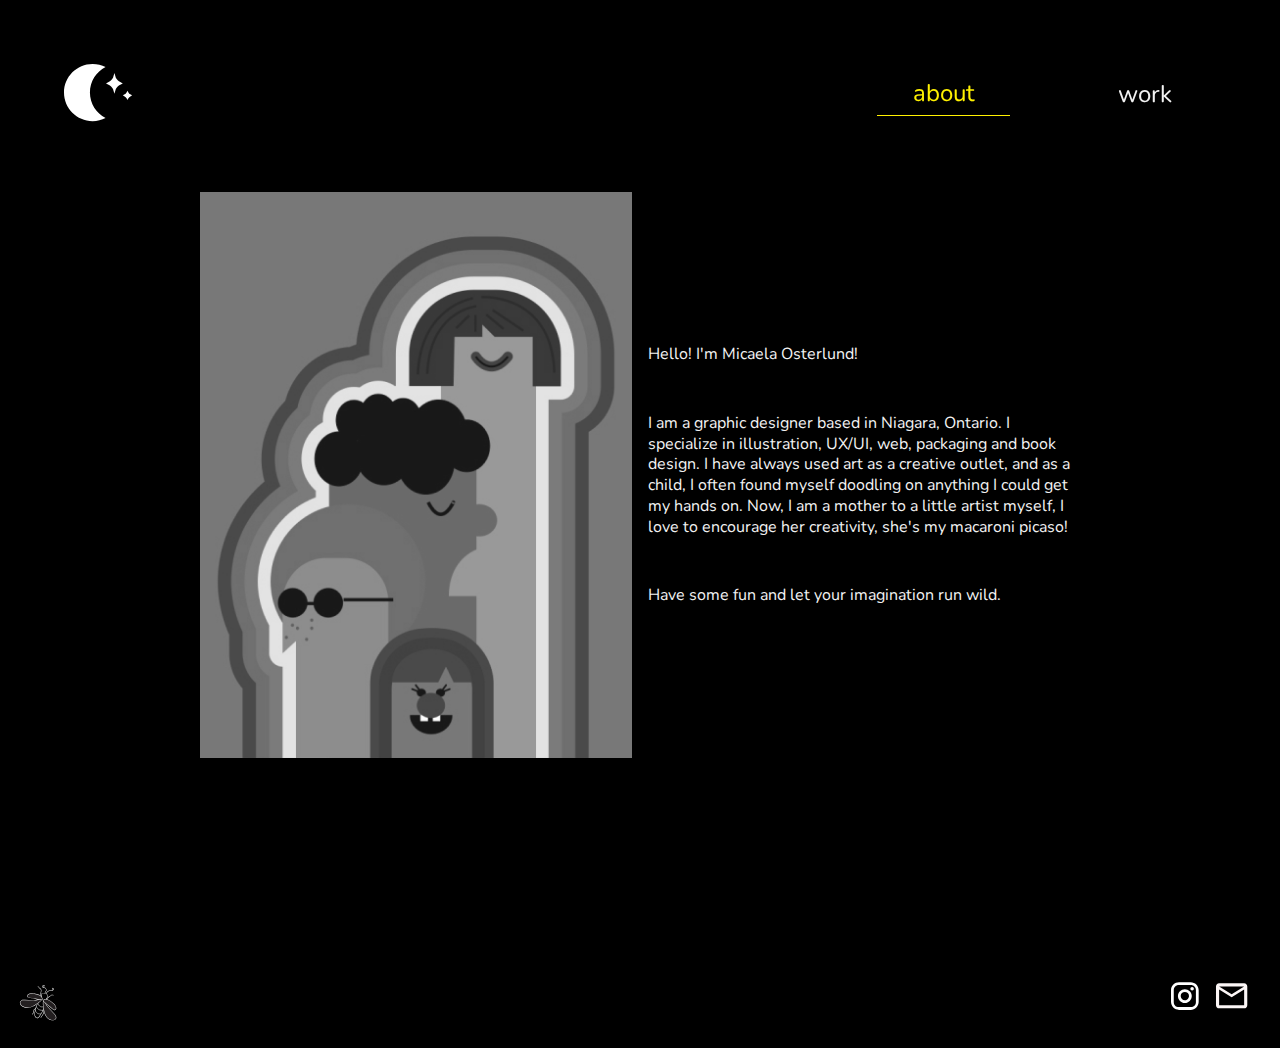
==== about.html @ e5138a58 "Add files via upload" ====
<!-- MICAELA OSTERLUND
================================================================== -->

<!DOCTYPE html>

<head>

  <title>ABOUT | MICAELA OSTERLUND</title>
  <meta charset="UTF-8">
  <meta name="description" content="A graphic designer based in the Niagara Region.">
  <meta name="viewport" content="width=device-width, initial-scale=1">
  <link rel="stylesheet" href="styles.css">
  <link rel="preconnect" href="https://fonts.googleapis.com">
  <link rel="preconnect" href="https://fonts.gstatic.com" crossorigin>
  <link href="https://fonts.googleapis.com/css2?family=Nunito:wght@400;700&display=swap" rel="stylesheet">

</head>

<body class="about">

 
  <!-- NAVIGATION -->
  <nav>
    <a href="index.html" class="home-link">home</a>
    <a href="about.html" class="about-link">about</a>
    <a href="work.html" class="work-link">work</a>
  </nav>

  <!-- HEADER  -->
  <header>
    <a href="index.html" class="moon-and-stars">
      <img src="images/moon-and-stars.svg" alt="moon and stars">
    </a>
    <div class="nav-toggle">
      <span></span>
      <span></span>
      <span></span>
    </div>
  </header>



  <!-- PAGE CONTENT -->
  <main>


    <div class="grid">

      <div class="column">

        <img src="images/work/cool-doodles.jpeg" alt="">

      </div>

      <div class="column">

        <p>Hello! I'm Micaela Osterlund!</p> 

        <p>I am a graphic designer based in Niagara, Ontario. I specialize in illustration, UX/UI, web, packaging and book design. I have always used art as a creative outlet, and as a child, I often found myself doodling on anything I could get my hands on. Now, I am a mother to a little artist myself, I love to encourage her creativity, she's my macaroni picaso!</p>

        <p>Have some fun and let your imagination run wild. </p>

      </div>

    </div>






  </main>



  <!-- FOOTER -->
  <footer>

    <div class="firefly"></div>

    <div class="links">
      <a href="#"><img src="images/instagram.svg" alt="Instagram"></a>
      <a href="mailto:hello.micaela.o@gmail.com"><img src="images/email.svg" alt="Instagram"></a>
    </div>


  </footer>


  <script src="scripts.js"></script>
</body>
---- styles.css ----
/* MICAELA OSTERLUND
================================================================== */




/* BASE STYLES
================================================================== */

* {
  box-sizing: border-box;
}

body {
  background: #000000;
  color: #F2F2F2;
  margin: 0;
  padding: 0 0 0;
  font-family: 'Nunito', sans-serif;
  font-weight: normal;
  font-size: 16px;
  line-height: 1.3;
  display: block;
  overflow-x: hidden;
  width: 100vw;
  max-width: 100%;
}

img {
  max-width: 100%;
  height: auto;
}

main {
  display: block;
  margin: 0 auto;
  min-height: 100vh;
  position: relative;
  padding: 6em 1em;
}

header {
  display: block;
  margin: 0 auto;
}



/* TYPOGRAPHY
================================================================== */

h1 {}

h2 {}

h3 {}

p {}

a {
  color: inherit;
  transition: all 0.5s;
}

a:hover {
  color: #FFF101;
}




/* GRID
================================================================== */

.grid {
  display: grid;
  grid-template-columns: 1fr;
  grid-gap: 1em;
  align-items: center;
  justify-content: center;
  justify-items: center;
  max-width: 55em;
  margin: 6em auto;
}

.column {
  display: grid;
  grid-template-columns: 1fr;
  grid-gap: 1em;
}

.full-width {
  grid-column: 1 / -1;
}


/* NAVIGATION
================================================================== */

nav {
  display: grid;
  grid-template-columns: 1fr;
  background: black;
  padding: 3em;
  position: fixed;
  width: 100vw;
  height: 100vh;
  z-index: 5;
  justify-content: center;
  align-items: center;
  justify-items: center;
  align-content: center;
  grid-gap: 3em;
  font-size: 1.5em;
  opacity: 0%;
  transform: translateX(100vw);
  transition: opacity 0.5s;
}

.nav-active nav {
  opacity: 100%;
  transform: translateX(0);
}

.nav-toggle {
  position: fixed;
  font-size: 1.5em;
  right: 1em;
  top: 1em;
  width: 2em;
  height: 2em;
  z-index: 6;
  display: grid;
  align-items: center;
  justify-content: center;
  align-content: center;
  cursor: pointer;
  transform-origin: center;
  transition: transform 0.5s;
}

.nav-toggle span {
  display: block;
  height: 2px;
  width: 2em;
  background-color: #F2F2F2;
  margin: 0.125em;
  transform: rotate(0);
  transition: all 0.25s;
  transform-origin: center;
}

.nav-toggle:hover {
  transform: scale(1.1);
}

.nav-active .nav-toggle span:nth-child(1) {
  transform: rotate(-45deg) translate(-0.25em, 0.25em);
}

.nav-active .nav-toggle span:nth-child(2) {
  opacity: 0%;
}

.nav-active .nav-toggle span:nth-child(3) {
  transform: rotate(45deg) translate(-0.25em, -0.25em);
}

nav a {
  text-decoration: none;
  display: block;
  padding: 0.25em 1.5em;
}

.home-link {
  display: block;
}

.home .home-link,
.about .about-link,
.work .work-link {
  color: #FFF101;
  border-bottom: 1px solid;
}

.moon-and-stars {
  position: fixed;
  top: 4em;
  left: 4em;
  z-index: 4;
}

.moon-and-stars img {
  display: block;
  margin: 0;
  width: 100%;
}


/* FOOTER
================================================================== */

footer {
  background: #000000;
  color: #F2F2F2;
  padding: 1em;
  position: relative;
}

.links{
  display: grid;
  grid-template-columns: auto auto;
  align-items: center;
  align-content: center;
  justify-content: end;
  grid-gap: 1em;
  padding: 1em;
}

.links a {
  display: block;
  text-decoration: none;
  transform: scale(1);
  transition: transform 0.5s;
}

.links a:hover {
  transform: scale(1.1);
}

footer .firefly {
  position: absolute;
  bottom: 0;
  left: 0;
  transform: rotate(45deg);
  margin: 1em;
  animation-delay: 1s;
}

footer .firefly::before {
  animation-delay: 2s;
}




/* HOME
================================================================== */

.home {
  background-image: url(images/night-sky.jpg);
  background-size: cover;
  background-position: center;
}

.home .grid {
  justify-content: center;
  grid-gap: 2em;
}

.wax-and-wane {
  position: relative;
  width: 20em;
  height: 20em;
  cursor: pointer;
  margin: 2em auto;
  display: block;
}

.wax-and-wane img {
  opacity: 0%;
  position: absolute;
  width: 100%;
  height: 100%;
  transition: opacity 0.25s linear;
}

.wax-and-wane .active-phase {
  opacity: 100%;
}

.home-logo {
  display: block;
  margin: 0 auto;
  width: 25em
}

.treeline {
  position: absolute;
  bottom: -1em;
  left: 0;
  width: 100vw;
  z-index: 1;
}

.home .moon-and-stars {
  display: none;
}





/* BLINKING STARS
================================================================== */

.star {
  position: absolute;
  z-index: -1;
  animation-name: blinking;
  animation-duration: 2s;
  animation-timing-function: ease-in-out;
  animation-iteration-count: infinite;
  animation-direction: alternate;
  opacity: 0%;
}

.star-1 {
  transform: scale(1);
  top: 20vh;
  left: 20vw;
  animation-delay: 1.1s;
}

.star-2 {
  transform: scale(0.5);
  top: 40vh;
  left: 40vw;
  animation-delay: 1.5s;
}

.star-3 {
  transform: scale(0.25);
  top: 70vh;
  left: 80vw;
  animation-delay: 1.5s;
}

.star-4 {
  transform: scale(0.25);
  top: 25vh;
  left: 5vw;
  animation-delay: 1.325s;
}

.star-5 {
  transform: scale(0.325);
  top: 95vh;
  left: 25vw;
  animation-delay: 0.75s;
}

.star-6 {
  transform: scale(0.175);
  top: 50vh;
  left: 10vw;
  animation-delay: 1.25s;
}

.star-7 {
  transform: scale(0.5);
  top: 90vh;
  left: 50vw;
  animation-delay: 0.6s;
}

.star-8 {
  transform: scale(0.25);
  top: 60vh;
  left: 85vw;
  animation-delay: 0.5s;
}

.star-9 {
  transform: scale(0.325);
  top: 90vh;
  left: 10vw;
  animation-delay: 1.25s;
}

@keyframes blinking {
  from {
    opacity: 0%;
  }
  to {
    opacity: 100%;
  }
}


/* FIREFLIES
================================================================== */

.firefly {
  display: block;
  height: 3em;
  width: 3em;
  background-image: url(images/firefly.svg);
  background-size: contain;
  background-position: center;
  background-repeat: no-repeat;
  position: relative;
}

.firefly:before {
  content: '';
  position: absolute;
  width: 2.5em;
  height: 2.5em;
  bottom: -0.25em;
  right: 0;
  background-image: radial-gradient(circle, #FFF101, transparent 50%);
  animation-name: firefly;
  animation-duration: 3s;
  animation-iteration-count: infinite;
  animation-direction: alternate;
  opacity: 0%;
}


.home .firefly-1 {
  position: absolute;
  bottom: 0em;
  right: 3em;
  z-index: 2;
}

@keyframes firefly {
  0% {
    opacity: 0%;
  }
  75% {
    opacity: 0%;
  }
  100% {
    opacity: 50%;
  }
}


/* ABOUT
================================================================== */

.about .grid img {
  display: block;
  filter: grayscale(1);
  transition: all 0.5s;
}

.about .grid img:hover {
  filter: grayscale(0);
}



/* WORK
================================================================== */

.work .grid img {
  display: block;
  filter: grayscale(1);
  transition: all 0.5s;
}

.work .grid img:hover {
  filter: grayscale(0);
}



/* MEDIA QUERIES
================================================================== */

@media (min-width: 900px) {

  .grid {
    grid-template-columns: 1fr 1fr;
  }

  nav {
    transform: translateX(0);
    opacity: 100%;
    top: 0;
    right: 0;
    left: auto;
    width: auto;
    height: auto;
    background: transparent;
    grid-template-columns: auto auto;
    justify-content: end;
  }

  .nav-toggle {
    display: none;
  }

  .home-link {
    display: none;
  }



}
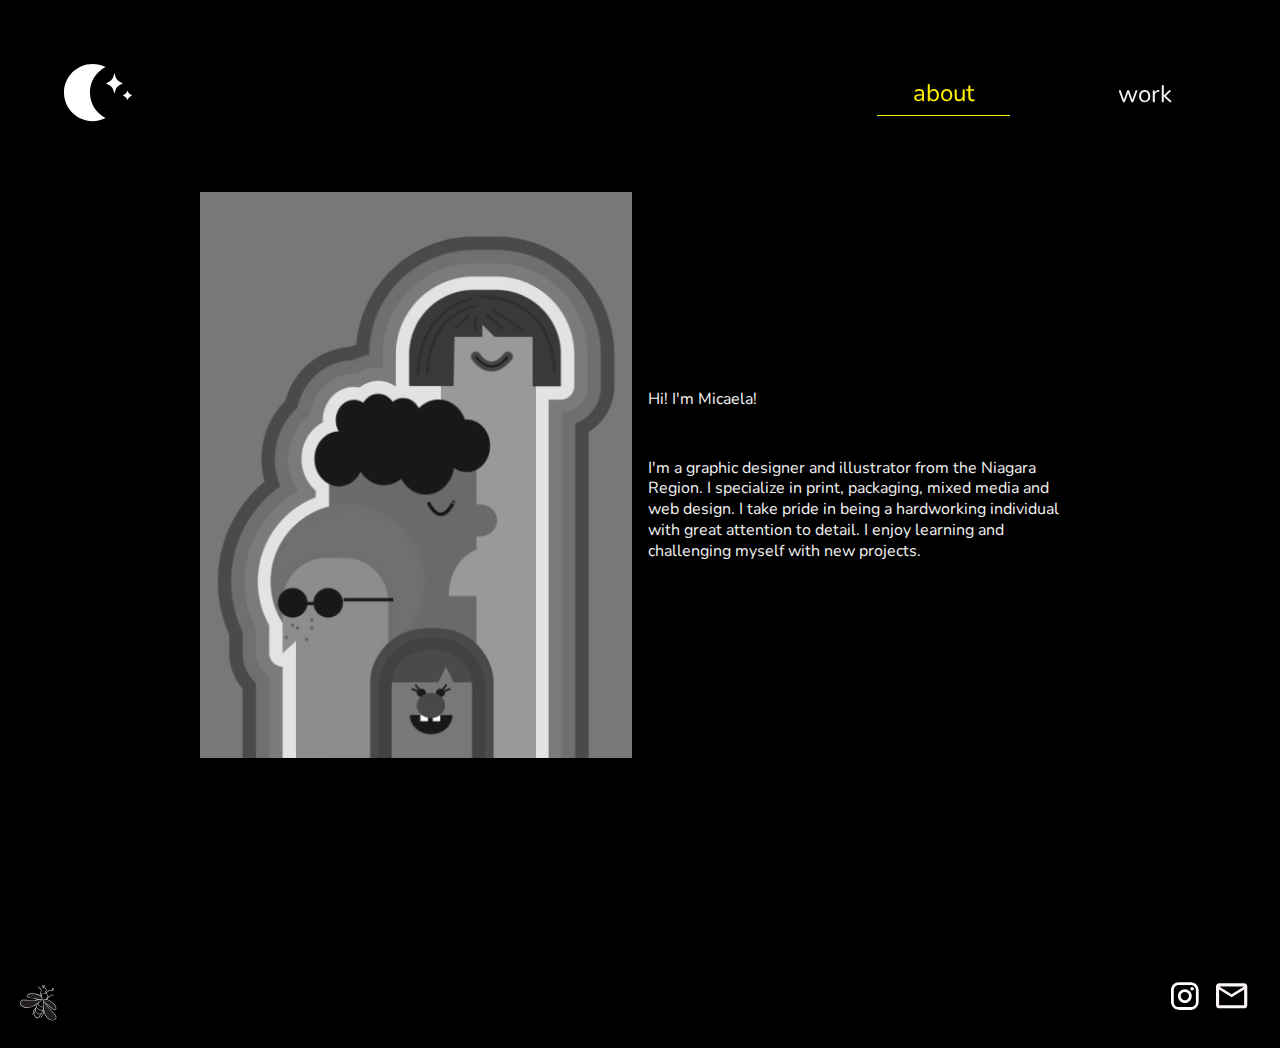
==== commit bbf221bb: "Add files via upload" ====
--- a/about.html
+++ b/about.html
@@ -54,11 +54,10 @@
 
       <div class="column">
 
-        <p>Hello! I'm Micaela Osterlund!</p> 
+        <p>Hi! I'm Micaela!</p> 
 
-        <p>I am a graphic designer based in Niagara, Ontario. I specialize in illustration, UX/UI, web, packaging and book design. I have always used art as a creative outlet, and as a child, I often found myself doodling on anything I could get my hands on. Now, I am a mother to a little artist myself, I love to encourage her creativity, she's my macaroni picaso!</p>
+        <p>I'm a graphic designer and illustrator from the Niagara Region. I specialize in print, packaging, mixed media and web design. I take pride in being a hardworking individual with great attention to detail. I enjoy learning and challenging myself with new projects. </p>
 
-        <p>Have some fun and let your imagination run wild. </p>
 
       </div>
 
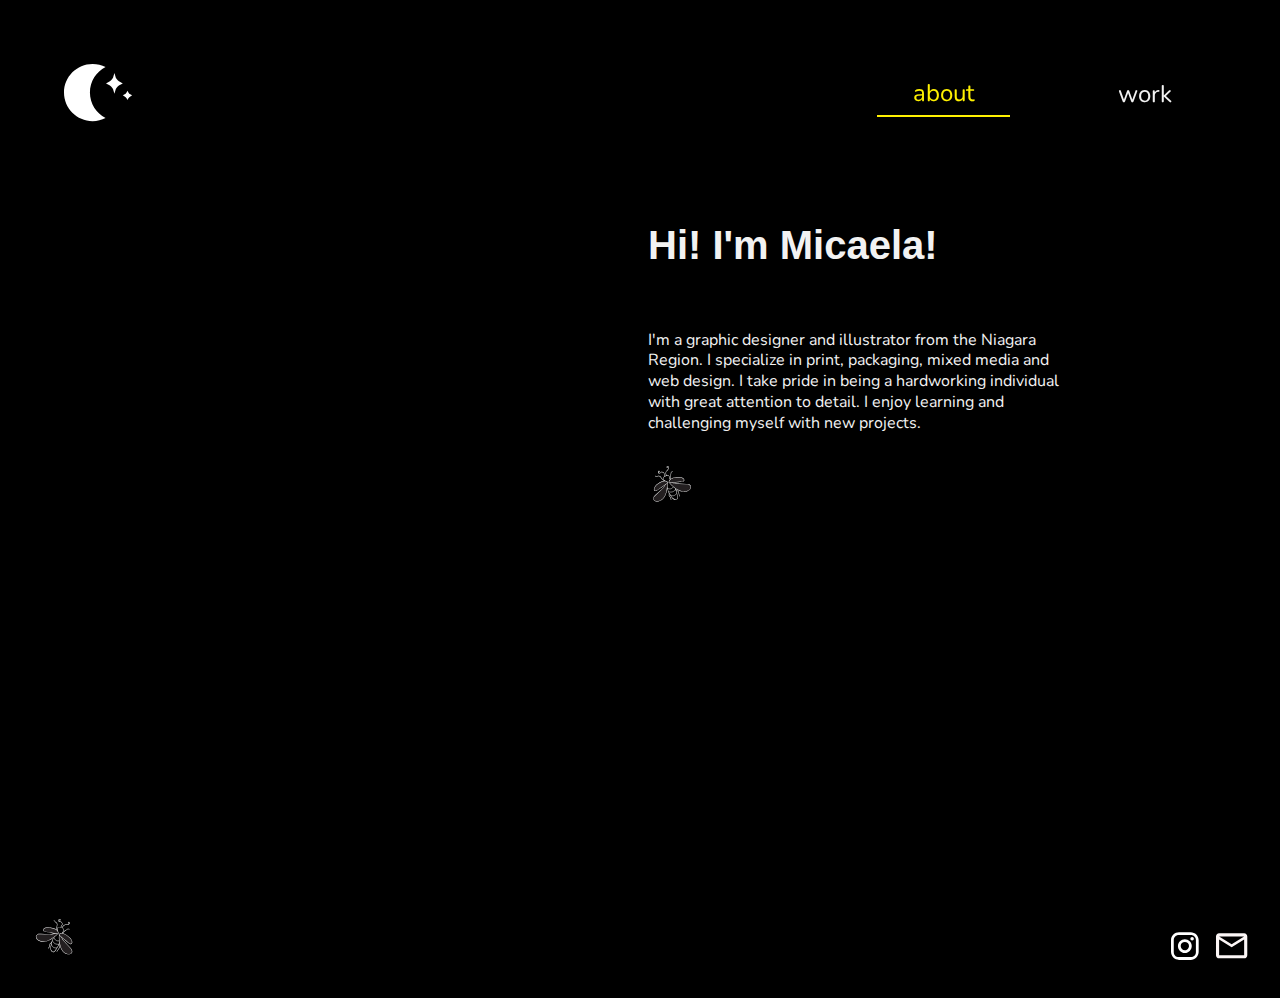
==== commit bf7547ba: "Add files via upload" ====
--- a/about.html
+++ b/about.html
@@ -48,16 +48,17 @@
 
       <div class="column">
 
-        <img src="images/work/cool-doodles.jpeg" alt="">
+        <img src="images/work/osterlund_selfie.jpg" alt="">
 
       </div>
 
       <div class="column">
 
-        <p>Hi! I'm Micaela!</p> 
+        <h1>Hi! I'm Micaela!</h1> 
 
         <p>I'm a graphic designer and illustrator from the Niagara Region. I specialize in print, packaging, mixed media and web design. I take pride in being a hardworking individual with great attention to detail. I enjoy learning and challenging myself with new projects. </p>
 
+ <div class="firefly"></div>
 
       </div>
 
--- a/styles.css
+++ b/styles.css
@@ -49,7 +49,10 @@
 /* TYPOGRAPHY
 ================================================================== */
 
-h1 {}
+h1 {
+  font-family: sans-serif;
+  font-size: 40px;
+}
 
 h2 {}
 
@@ -180,7 +183,7 @@
 .about .about-link,
 .work .work-link {
   color: #FFF101;
-  border-bottom: 1px solid;
+  border-bottom: 2px solid;
 }
 
 .moon-and-stars {
@@ -233,7 +236,7 @@
   bottom: 0;
   left: 0;
   transform: rotate(45deg);
-  margin: 1em;
+  margin: 2em;
   animation-delay: 1s;
 }
 
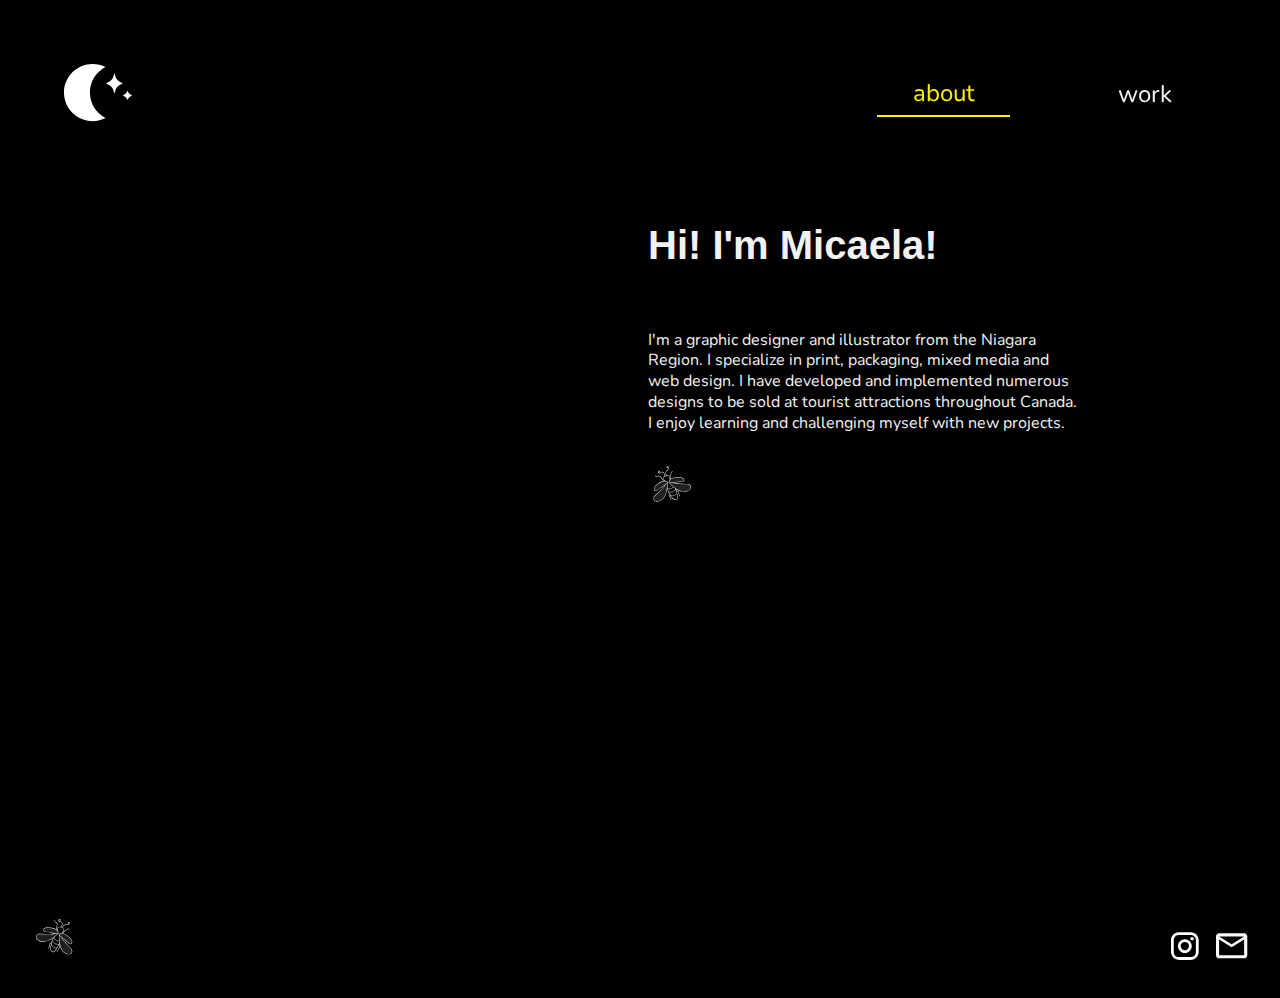
==== commit 0ab862c6: "Add files via upload" ====
--- a/about.html
+++ b/about.html
@@ -56,17 +56,13 @@
 
         <h1>Hi! I'm Micaela!</h1> 
 
-        <p>I'm a graphic designer and illustrator from the Niagara Region. I specialize in print, packaging, mixed media and web design. I take pride in being a hardworking individual with great attention to detail. I enjoy learning and challenging myself with new projects. </p>
+        <p>I'm a graphic designer and illustrator from the Niagara Region. I specialize in print, packaging, mixed media and web design. I have developed and implemented numerous designs to be sold at tourist attractions throughout Canada. I enjoy learning and challenging myself with new projects. </p>
 
  <div class="firefly"></div>
 
       </div>
 
     </div>
-
-
-
-
 
 
   </main>
@@ -79,7 +75,7 @@
     <div class="firefly"></div>
 
     <div class="links">
-      <a href="#"><img src="images/instagram.svg" alt="Instagram"></a>
+      <a href="https://www.instagram.com/hello.micaela.o"><img src="images/instagram.svg" alt="Instagram"></a>
       <a href="mailto:hello.micaela.o@gmail.com"><img src="images/email.svg" alt="Instagram"></a>
     </div>
 
